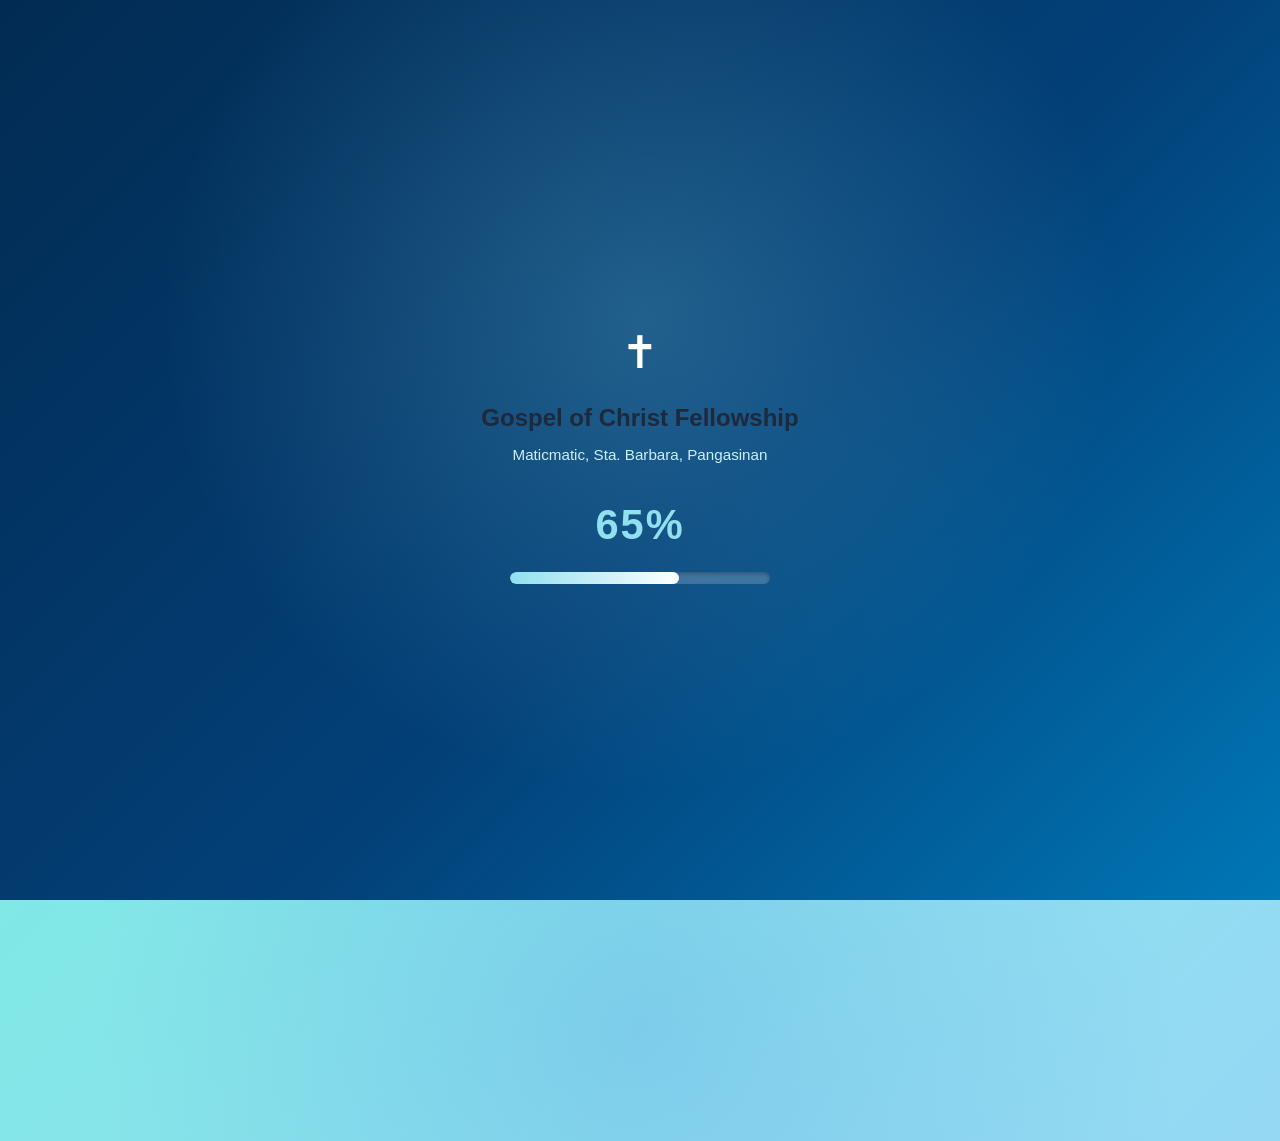
==== index.html @ a0c161a2 "Update index.html" ====
<!DOCTYPE html>
<html lang="en">
<head>
    <meta charset="UTF-8" />
    <meta name="viewport" content="width=device-width, initial-scale=1.0" />
    <title>GCFMM WEBSITE</title>

    <style>
        * {
            box-sizing: border-box;
        }

        body {
            text-align: center;
            font-family: Arial, sans-serif;
            background:
                radial-gradient(circle at 15% 15%, rgba(255, 255, 255, 0.55), transparent 35%),
                radial-gradient(circle at 85% 25%, rgba(0, 119, 182, 0.18), transparent 40%),
                radial-gradient(circle at 50% 90%, rgba(29, 78, 216, 0.14), transparent 45%),
                linear-gradient(135deg, #72efdd 0%, #90e0ef 35%, #a0c4ff 70%, #caf0f8 100%);
            background-size: 100% 100%, 100% 100%, 100% 100%, 220% 220%;
            animation: bgShift 12s ease infinite;
            min-height: 100vh;
            color: #1e293b;
            margin: 0;
            padding: 36px 16px;
            line-height: 1.65;
            overflow-x: hidden;
        }

        /* --- BACKGROUND & CLICK PARTICLE CANVASES --- */
        #bgParticles {
            position: fixed;
            inset: 0;
            width: 100%;
            height: 100%;
            z-index: 0;
            pointer-events: none;
        }

        #clickParticles {
            position: fixed;
            inset: 0;
            width: 100%;
            height: 100%;
            z-index: 9998;
            pointer-events: none;
        }

        /* --- 0-100% LOADING SCREEN --- */
        .loader-screen {
            position: fixed;
            inset: 0;
            background:
                radial-gradient(circle at 50% 35%, rgba(144, 224, 239, 0.22), transparent 55%),
                linear-gradient(135deg, #022b52, #034078 55%, #0077b6);
            color: #ffffff;
            display: flex;
            flex-direction: column;
            justify-content: center;
            align-items: center;
            z-index: 9999;
            padding: 24px;
            transition: opacity 0.6s ease, visibility 0.6s ease;
        }

        .loader-screen.done {
            opacity: 0;
            visibility: hidden;
            pointer-events: none;
        }

        .loader-cross {
            font-size: 2.8rem;
            margin-bottom: 8px;
            animation: pulseCross 1.6s ease-in-out infinite;
        }

        .loader-church {
            font-size: 1.5rem;
            font-weight: bold;
            margin: 0 0 4px;
        }

        .loader-sub {
            font-size: 0.95rem;
            color: #caf0f8;
            margin: 0 0 24px;
        }

        .loader-percent {
            font-size: 2.6rem;
            font-weight: bold;
            letter-spacing: 2px;
            color: #90e0ef;
            margin-bottom: 12px;
            font-variant-numeric: tabular-nums;
        }

        .loader-bar-track {
            width: 260px;
            max-width: 85vw;
            height: 12px;
            background: rgba(255, 255, 255, 0.2);
            border-radius: 999px;
            overflow: hidden;
            box-shadow: inset 0 2px 4px rgba(0, 0, 0, 0.25);
        }

        .loader-bar-fill {
            height: 100%;
            width: 0%;
            background: linear-gradient(90deg, #90e0ef, #ffffff);
            border-radius: 999px;
        }

        /* --- MAIN PAGE CONTAINER & STYLED TEXT CARDS --- */
        .container {
            position: relative;
            z-index: 1;
            max-width: 720px;
            margin: 0 auto;
        }

        section {
            position: relative;
            overflow: hidden;
            background:
                radial-gradient(circle at top right, rgba(144, 224, 239, 0.26), transparent 45%),
                linear-gradient(160deg, rgba(255, 255, 255, 0.96), rgba(240, 249, 255, 0.9));
            backdrop-filter: blur(10px);
            border: 1px solid rgba(255, 255, 255, 0.85);
            border-top: 4px solid #034078;
            border-radius: 16px;
            padding: 24px 28px;
            margin: 22px auto;
            box-shadow:
                0 10px 24px rgba(3, 64, 120, 0.14),
                inset 0 1px 0 rgba(255, 255, 255, 0.9);
            opacity: 0;
            transform: translateY(20px);
            transition: opacity 0.6s ease, transform 0.6s ease, box-shadow 0.25s ease;
        }

        body.loaded section {
            opacity: 1;
            transform: translateY(0);
        }

        body.loaded section:nth-child(1) { transition-delay: 0.08s; border-top-color: #034078; }
        body.loaded section:nth-child(2) { transition-delay: 0.16s; border-top-color: #0077b6; }
        body.loaded section:nth-child(3) { transition-delay: 0.24s; border-top-color: #1d4ed8; }

        body.loaded section:hover {
            transform: translateY(-4px);
            box-shadow:
                0 14px 30px rgba(3, 64, 120, 0.2),
                inset 0 1px 0 rgba(255, 255, 255, 1);
        }

        h1 {
            color: #034078;
            margin: 0 0 8px;
            font-size: 2rem;
            text-shadow: 0 1px 0 rgba(255, 255, 255, 0.8);
        }

        h2 {
            color: #034078;
            margin-top: 0;
            margin-bottom: 12px;
            font-size: 1.35rem;
            display: inline-block;
            background: linear-gradient(90deg, rgba(144, 224, 239, 0.45), rgba(160, 196, 255, 0.35));
            border-bottom: 2px solid #0077b6;
            border-radius: 8px 8px 0 0;
            padding: 4px 12px;
        }

        p {
            margin: 6px 0 12px;
            color: #1e293b;
        }

        ul {
            list-style-type: none;
            padding: 0;
            margin: 14px 0 0;
        }

        ul li {
            margin: 12px 0;
            padding: 10px 14px;
            border-radius: 12px;
            background: linear-gradient(135deg, rgba(224, 242, 254, 0.75), rgba(240, 249, 255, 0.55));
            border: 1px solid rgba(3, 64, 120, 0.1);
        }

        a.btn-link {
            display: inline-block;
            background: linear-gradient(135deg, #034078, #0077b6 55%, #1d4ed8);
            color: #ffffff;
            font-weight: bold;
            padding: 12px 24px;
            border-radius: 50px;
            text-decoration: none;
            box-shadow: 0 4px 14px rgba(3, 64, 120, 0.3);
            transition: transform 0.2s ease, box-shadow 0.2s ease;
        }

        a.btn-link:hover {
            transform: scale(1.05);
            box-shadow: 0 6px 20px rgba(29, 78, 216, 0.45);
        }

        iframe {
            margin-top: 12px;
            border: 2px solid #034078;
            border-radius: 12px;
            width: 100%;
            max-width: 600px;
            height: 360px;
        }

        @keyframes bgShift {
            0% { background-position: 0% 0%, 100% 0%, 50% 100%, 0% 50%; }
            50% { background-position: 0% 0%, 100% 0%, 50% 100%, 100% 50%; }
            100% { background-position: 0% 0%, 100% 0%, 50% 100%, 0% 50%; }
        }

        @keyframes pulseCross {
            0%, 100% { transform: scale(1); }
            50% { transform: scale(1.12); }
        }
    </style>
</head>
<body>
    <!-- Background Moving Circles -->
    <canvas id="bgParticles"></canvas>

    <!-- Link Click Popping Circles -->
    <canvas id="clickParticles"></canvas>

    <!-- 0% to 100% Opening Loader (2.5 seconds) -->
    <div class="loader-screen" id="loaderScreen">
        <div class="loader-cross">✝</div>
        <p class="loader-church">Gospel of Christ Fellowship</p>
        <p class="loader-sub">Maticmatic, Sta. Barbara, Pangasinan</p>
        <div class="loader-percent" id="loaderPercent">0%</div>
        <div class="loader-bar-track">
            <div class="loader-bar-fill" id="loaderBarFill"></div>
        </div>
    </div>

    <!-- Main Website Content -->
    <div class="container">
        <section>
            <h1>Welcome to GCFMM WEBSITE</h1>
            <p>You are all welcome to our church</p>
        </section>

        <section>
            <h2>Links &amp; Info</h2>
            <ul>
                <li>
                    <a class="btn-link" href="about.html">
                        About Us &amp; Sunday Services
                    </a>
                </li>
                <li>
                    <a class="btn-link" href="https://www.facebook.com/gcfmm2023" target="_blank" rel="noopener noreferrer">
                        Visit Our Facebook Page
                    </a>
                </li>
            </ul>
        </section>

        <section>
            <h2>Location</h2>
            <p>We are located in Maticmatic, Sta. Barbara, Pangasinan</p>
            <iframe
                src="https://www.google.com/maps/embed?pb=!1m18!1m12!1m3!1d122777.35520395542!2d120.36112730116957!3d15.919945908670009!2m3!1f0!2f0!3f0!3m2!1i1024!2i768!4f13.1!3m3!1m2!1s0x339141f596049c1b%3A0xca8bba65d439f027!2sGospel%20of%20Christ%20Fellowship%20Maticmatic!5e0!3m2!1sen!2sph!4v1795173584442!5m2!1sen!2sph"
                allowfullscreen=""
                loading="lazy"
                referrerpolicy="no-referrer-when-downgrade"
                title="Gospel of Christ Fellowship Maticmatic Location"
            ></iframe>
        </section>
    </div>

    <script>
        // --- 1. 2.5-SECOND 0-100% LOADER (RUNS ON EVERY LOAD/REFRESH) ---
        function startLoader() {
            const percentEl = document.getElementById("loaderPercent");
            const barFillEl = document.getElementById("loaderBarFill");
            const loaderScreen = document.getElementById("loaderScreen");

            if (!percentEl || !barFillEl || !loaderScreen) return;

            loaderScreen.classList.remove("done");
            document.body.classList.remove("loaded");
            percentEl.textContent = "0%";
            barFillEl.style.width = "0%";

            const duration = 2500;
            const startTime = performance.now();

            function finishLoader() {
                percentEl.textContent = "100%";
                barFillEl.style.width = "100%";
                setTimeout(function () {
                    loaderScreen.classList.add("done");
                    document.body.classList.add("loaded");
                }, 250);
            }

            function updateProgress(now) {
                const elapsed = now - startTime;
                const progress = Math.min(100, Math.floor((elapsed / duration) * 100));

                percentEl.textContent = progress + "%";
                barFillEl.style.width = progress + "%";

                if (elapsed < duration) {
                    requestAnimationFrame(updateProgress);
                } else {
                    finishLoader();
                }
            }

            requestAnimationFrame(updateProgress);
            setTimeout(finishLoader, duration + 1000);
        }

        // --- 2. BACKGROUND MOVING SMALL CIRCLES & RINGS ---
        function initBackgroundParticles() {
            const canvas = document.getElementById("bgParticles");
            if (!canvas) return;
            const ctx = canvas.getContext("2d");

            function resize() {
                canvas.width = window.innerWidth;
                canvas.height = window.innerHeight;
            }
            resize();
            window.addEventListener("resize", resize);

            const colors = [
                "rgba(3, 64, 120, 0.18)",
                "rgba(29, 78, 216, 0.16)",
                "rgba(255, 255, 255, 0.55)",
                "rgba(0, 119, 182, 0.18)"
            ];

            const count = Math.min(55, Math.floor((window.innerWidth * window.innerHeight) / 18000));
            const circles = Array.from({ length: Math.max(22, count) }, function (_, idx) {
                return {
                    x: Math.random() * canvas.width,
                    y: Math.random() * canvas.height,
                    r: 3 + Math.random() * 6.5,
                    vx: (Math.random() - 0.5) * 0.75,
                    vy: (Math.random() - 0.5) * 0.75,
                    ring: idx % 4 === 0,
                    color: colors[Math.floor(Math.random() * colors.length)]
                };
            });

            function drawBg() {
                ctx.clearRect(0, 0, canvas.width, canvas.height);

                for (let i = 0; i < circles.length; i++) {
                    const c = circles[i];
                    c.x += c.vx;
                    c.y += c.vy;

                    if (c.x < -c.r * 2) c.x = canvas.width + c.r * 2;
                    if (c.x > canvas.width + c.r * 2) c.x = -c.r * 2;
                    if (c.y < -c.r * 2) c.y = canvas.height + c.r * 2;
                    if (c.y > canvas.height + c.r * 2) c.y = -c.r * 2;

                    ctx.beginPath();
                    ctx.arc(c.x, c.y, c.r, 0, Math.PI * 2);
                    if (c.ring) {
                        ctx.strokeStyle = c.color;
                        ctx.lineWidth = 1.6;
                        ctx.stroke();
                    } else {
                        ctx.fillStyle = c.color;
                        ctx.fill();
                    }
                }

                requestAnimationFrame(drawBg);
            }

            requestAnimationFrame(drawBg);
        }

        // --- 3. LINK CLICK POPPING CIRCLE PARTICLES ---
        function initClickParticles() {
            const canvas = document.getElementById("clickParticles");
            if (!canvas) return;
            const ctx = canvas.getContext("2d");

            function resize() {
                canvas.width = window.innerWidth;
                canvas.height = window.innerHeight;
            }
            resize();
            window.addEventListener("resize", resize);

            const burstColors = ["#034078", "#1d4ed8", "#0077b6", "#90e0ef", "#ffffff"];
            const pops = [];

            function spawnPop(x, y) {
                const count = 18;
                for (let i = 0; i < count; i++) {
                    const angle = (Math.PI * 2 * i) / count + (Math.random() - 0.5) * 0.25;
                    const speed = 2.2 + Math.random() * 4.2;
                    pops.push({
                        x: x,
                        y: y,
                        vx: Math.cos(angle) * speed,
                        vy: Math.sin(angle) * speed,
                        r: 3 + Math.random() * 4.5,
                        alpha: 1,
                        color: burstColors[Math.floor(Math.random() * burstColors.length)]
                    });
                }
            }

            function drawPops() {
                ctx.clearRect(0, 0, canvas.width, canvas.height);

                for (let i = pops.length - 1; i >= 0; i--) {
                    const p = pops[i];
                    p.x += p.vx;
                    p.y += p.vy;
                    p.vx *= 0.96;
                    p.vy *= 0.96;
                    p.r *= 0.96;
                    p.alpha -= 0.03;

                    if (p.alpha <= 0.02 || p.r < 0.5) {
                        pops.splice(i, 1);
                        continue;
                    }

                    ctx.save();
                    ctx.globalAlpha = Math.max(0, p.alpha);
                    ctx.beginPath();
                    ctx.arc(p.x, p.y, p.r, 0, Math.PI * 2);
                    ctx.fillStyle = p.color;
                    ctx.fill();
                    ctx.restore();
                }

                requestAnimationFrame(drawPops);
            }

            requestAnimationFrame(drawPops);

            document.querySelectorAll("a").forEach(function (link) {
                link.addEventListener("click", function (e) {
                    const x = e.clientX || link.getBoundingClientRect().left + link.offsetWidth / 2;
                    const y = e.clientY || link.getBoundingClientRect().top + link.offsetHeight / 2;
                    spawnPop(x, y);

                    const href = link.getAttribute("href");
                    const opensNewTab = link.getAttribute("target") === "_blank";
                    const isSameTabPage = href && !href.startsWith("#") && !opensNewTab;

                    if (isSameTabPage) {
                        e.preventDefault();
                        setTimeout(function () {
                            window.location.href = href;
                        }, 260);
                    }
                });
            });
        }

        function initAll() {
            startLoader();
            initBackgroundParticles();
            initClickParticles();
        }

        if (document.readyState === "loading") {
            document.addEventListener("DOMContentLoaded", initAll);
        } else {
            initAll();
        }
    </script>
</body>
</html>
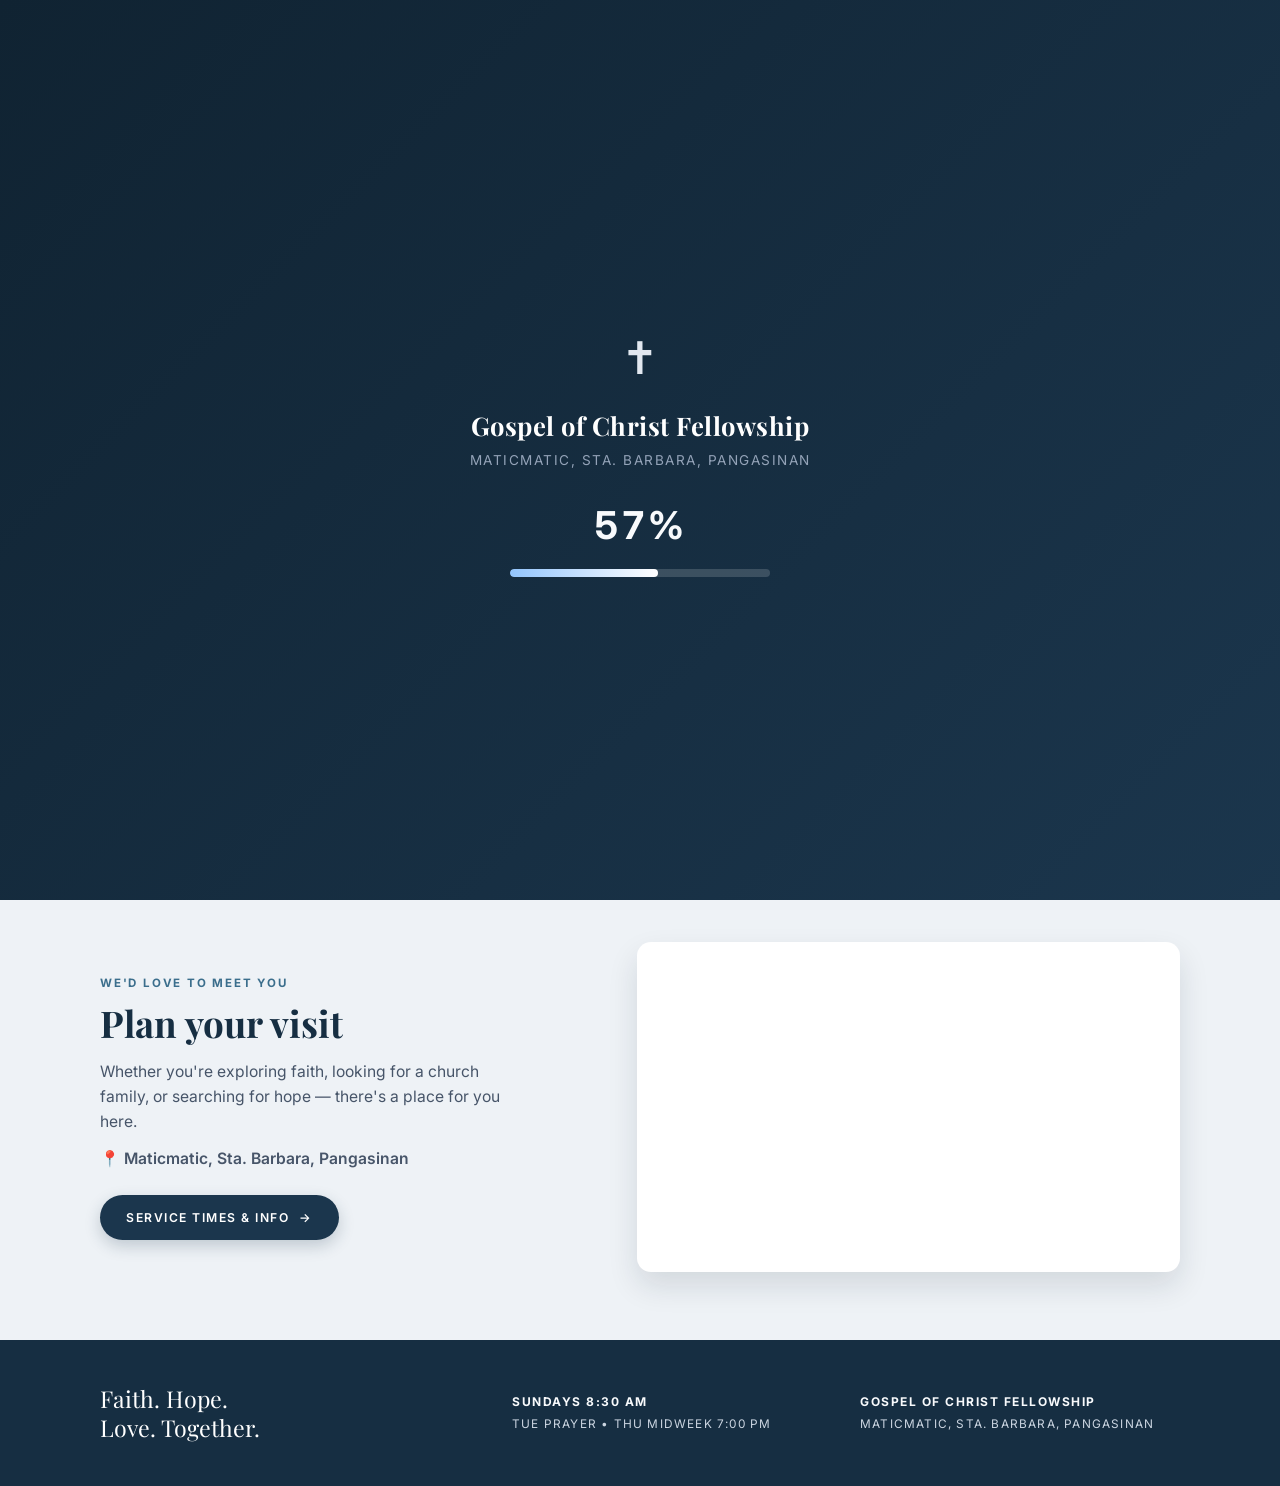
==== commit 54ae765e: "Update index.html" ====
--- a/index.html
+++ b/index.html
@@ -3,38 +3,38 @@
 <head>
     <meta charset="UTF-8" />
     <meta name="viewport" content="width=device-width, initial-scale=1.0" />
-    <title>GCFMM WEBSITE</title>
+    <title>Gospel of Christ Fellowship Maticmatic | GCFMM</title>
+
+    <!-- Google Fonts: Serif for Headings + Clean Sans-Serif for Body -->
+    <link rel="preconnect" href="https://fonts.googleapis.com" />
+    <link rel="preconnect" href="https://fonts.gstatic.com" crossorigin />
+    <link href="https://fonts.googleapis.com/css2?family=Inter:wght@400;500;600;700&family=Playfair+Display:wght@600;700&display=swap" rel="stylesheet" />
 
     <style>
         * {
             box-sizing: border-box;
         }
 
+        html {
+            scroll-behavior: smooth;
+        }
+
         body {
-            text-align: center;
-            font-family: Arial, sans-serif;
-            background:
-                radial-gradient(circle at 15% 15%, rgba(255, 255, 255, 0.55), transparent 35%),
-                radial-gradient(circle at 85% 25%, rgba(0, 119, 182, 0.18), transparent 40%),
-                radial-gradient(circle at 50% 90%, rgba(29, 78, 216, 0.14), transparent 45%),
-                linear-gradient(135deg, #72efdd 0%, #90e0ef 35%, #a0c4ff 70%, #caf0f8 100%);
-            background-size: 100% 100%, 100% 100%, 100% 100%, 220% 220%;
-            animation: bgShift 12s ease infinite;
-            min-height: 100vh;
+            margin: 0;
+            font-family: 'Inter', Arial, sans-serif;
             color: #1e293b;
-            margin: 0;
-            padding: 36px 16px;
-            line-height: 1.65;
+            background-color: #ffffff;
+            line-height: 1.6;
             overflow-x: hidden;
         }
 
-        /* --- BACKGROUND & CLICK PARTICLE CANVASES --- */
+        /* --- PARTICLE CANVASES --- */
         #bgParticles {
             position: fixed;
             inset: 0;
             width: 100%;
             height: 100%;
-            z-index: 0;
+            z-index: 2;
             pointer-events: none;
         }
 
@@ -47,13 +47,11 @@
             pointer-events: none;
         }
 
-        /* --- 0-100% LOADING SCREEN --- */
+        /* --- 0-100% OPENING LOADER (2.5 SECONDS) --- */
         .loader-screen {
             position: fixed;
             inset: 0;
-            background:
-                radial-gradient(circle at 50% 35%, rgba(144, 224, 239, 0.22), transparent 55%),
-                linear-gradient(135deg, #022b52, #034078 55%, #0077b6);
+            background: linear-gradient(135deg, #102332, #1b364d);
             color: #ffffff;
             display: flex;
             flex-direction: column;
@@ -61,7 +59,8 @@
             align-items: center;
             z-index: 9999;
             padding: 24px;
-            transition: opacity 0.6s ease, visibility 0.6s ease;
+            text-align: center;
+            transition: opacity 0.45s ease, visibility 0.45s ease;
         }
 
         .loader-screen.done {
@@ -72,27 +71,33 @@
 
         .loader-cross {
             font-size: 2.8rem;
-            margin-bottom: 8px;
+            font-weight: 300;
+            margin-bottom: 10px;
+            color: #e2e8f0;
             animation: pulseCross 1.6s ease-in-out infinite;
         }
 
         .loader-church {
-            font-size: 1.5rem;
-            font-weight: bold;
+            font-family: 'Playfair Display', Georgia, serif;
+            font-size: 1.6rem;
+            font-weight: 700;
             margin: 0 0 4px;
+            letter-spacing: 0.5px;
         }
 
         .loader-sub {
-            font-size: 0.95rem;
-            color: #caf0f8;
+            font-size: 0.85rem;
+            letter-spacing: 1.5px;
+            text-transform: uppercase;
+            color: #94a3b8;
             margin: 0 0 24px;
         }
 
         .loader-percent {
-            font-size: 2.6rem;
-            font-weight: bold;
+            font-size: 2.4rem;
+            font-weight: 700;
             letter-spacing: 2px;
-            color: #90e0ef;
+            color: #f8fafc;
             margin-bottom: 12px;
             font-variant-numeric: tabular-nums;
         }
@@ -100,145 +105,406 @@
         .loader-bar-track {
             width: 260px;
             max-width: 85vw;
-            height: 12px;
-            background: rgba(255, 255, 255, 0.2);
+            height: 8px;
+            background: rgba(255, 255, 255, 0.16);
             border-radius: 999px;
             overflow: hidden;
-            box-shadow: inset 0 2px 4px rgba(0, 0, 0, 0.25);
         }
 
         .loader-bar-fill {
             height: 100%;
             width: 0%;
-            background: linear-gradient(90deg, #90e0ef, #ffffff);
+            background: linear-gradient(90deg, #93c5fd, #ffffff);
             border-radius: 999px;
         }
 
-        /* --- MAIN PAGE CONTAINER & STYLED TEXT CARDS --- */
-        .container {
+        /* --- HERO SECTION & TOP NAVBAR --- */
+        .hero {
             position: relative;
-            z-index: 1;
-            max-width: 720px;
+            min-height: 580px;
+            color: #ffffff;
+            display: flex;
+            flex-direction: column;
+            justify-content: space-between;
+            background-image:
+                linear-gradient(95deg, rgba(16, 35, 50, 0.92) 0%, rgba(22, 46, 66, 0.72) 52%, rgba(22, 46, 66, 0.35) 100%),
+                url('https://images.unsplash.com/photo-1511632765486-a01980e01a18?auto=format&fit=crop&w=1800&q=80');
+            background-size: cover;
+            background-position: center;
+        }
+
+        .navbar {
+            position: relative;
+            z-index: 5;
+            max-width: 1180px;
+            width: 100%;
             margin: 0 auto;
-        }
-
-        section {
+            padding: 24px 32px;
+            display: flex;
+            align-items: center;
+            justify-content: space-between;
+            gap: 20px;
+            flex-wrap: wrap;
+        }
+
+        .brand {
+            display: flex;
+            align-items: center;
+            gap: 14px;
+            text-decoration: none;
+            color: #ffffff;
+        }
+
+        .brand-cross {
+            width: 28px;
+            height: 40px;
+            flex-shrink: 0;
+        }
+
+        .brand-text {
+            display: flex;
+            flex-direction: column;
+            text-align: left;
+        }
+
+        .brand-title {
+            font-size: 1.15rem;
+            font-weight: 700;
+            letter-spacing: 2.5px;
+            line-height: 1.1;
+        }
+
+        .brand-subtitle {
+            font-size: 0.72rem;
+            letter-spacing: 2.8px;
+            color: #cbd5e1;
+            margin-top: 2px;
+        }
+
+        .brand-tagline {
+            font-size: 0.56rem;
+            letter-spacing: 1.4px;
+            color: #94a3b8;
+            margin-top: 4px;
+            text-transform: uppercase;
+        }
+
+        .nav-links {
+            display: flex;
+            align-items: center;
+            gap: 26px;
+            flex-wrap: wrap;
+        }
+
+        .nav-links a {
+            color: #e2e8f0;
+            text-decoration: none;
+            font-size: 0.76rem;
+            font-weight: 600;
+            letter-spacing: 1.6px;
+            text-transform: uppercase;
+            transition: color 0.2s ease;
+        }
+
+        .nav-links a:hover {
+            color: #ffffff;
+        }
+
+        .nav-links a.nav-pill {
+            border: 1.5px solid rgba(255, 255, 255, 0.75);
+            padding: 9px 20px;
+            border-radius: 999px;
+            color: #ffffff;
+            transition: background 0.2s ease, color 0.2s ease;
+        }
+
+        .nav-links a.nav-pill:hover {
+            background: #ffffff;
+            color: #162e42;
+        }
+
+        .hero-content {
             position: relative;
-            overflow: hidden;
-            background:
-                radial-gradient(circle at top right, rgba(144, 224, 239, 0.26), transparent 45%),
-                linear-gradient(160deg, rgba(255, 255, 255, 0.96), rgba(240, 249, 255, 0.9));
-            backdrop-filter: blur(10px);
-            border: 1px solid rgba(255, 255, 255, 0.85);
-            border-top: 4px solid #034078;
-            border-radius: 16px;
-            padding: 24px 28px;
-            margin: 22px auto;
-            box-shadow:
-                0 10px 24px rgba(3, 64, 120, 0.14),
-                inset 0 1px 0 rgba(255, 255, 255, 0.9);
-            opacity: 0;
-            transform: translateY(20px);
-            transition: opacity 0.6s ease, transform 0.6s ease, box-shadow 0.25s ease;
-        }
-
-        body.loaded section {
+            z-index: 5;
+            max-width: 1180px;
+            width: 100%;
+            margin: 0 auto;
+            padding: 36px 32px 84px;
+            text-align: left;
+        }
+
+        .hero-inner {
+            max-width: 540px;
+        }
+
+        .hero h1 {
+            font-family: 'Playfair Display', Georgia, serif;
+            font-size: clamp(2.4rem, 5vw, 3.65rem);
+            font-weight: 700;
+            line-height: 1.1;
+            margin: 0 0 18px;
+            color: #ffffff;
+        }
+
+        .hero p {
+            font-size: 1.08rem;
+            color: #e2e8f0;
+            margin: 0 0 28px;
+            line-height: 1.55;
+        }
+
+        .hero-actions {
+            display: flex;
+            flex-direction: column;
+            align-items: flex-start;
+            gap: 16px;
+        }
+
+        .btn-outline-pill {
+            display: inline-flex;
+            align-items: center;
+            gap: 10px;
+            padding: 13px 26px;
+            border: 1.5px solid rgba(255, 255, 255, 0.85);
+            border-radius: 999px;
+            color: #ffffff;
+            text-decoration: none;
+            font-size: 0.78rem;
+            font-weight: 600;
+            letter-spacing: 1.5px;
+            text-transform: uppercase;
+            background: rgba(16, 35, 50, 0.35);
+            backdrop-filter: blur(4px);
+            transition: background 0.2s ease, color 0.2s ease, transform 0.2s ease;
+        }
+
+        .btn-outline-pill:hover {
+            background: #ffffff;
+            color: #162e42;
+            transform: translateY(-2px);
+        }
+
+        .watch-link {
+            display: inline-flex;
+            align-items: center;
+            gap: 9px;
+            color: #f8fafc;
+            text-decoration: none;
+            font-size: 0.76rem;
+            font-weight: 600;
+            letter-spacing: 1.5px;
+            text-transform: uppercase;
+            opacity: 0.92;
+            transition: opacity 0.2s ease;
+        }
+
+        .watch-link:hover {
             opacity: 1;
-            transform: translateY(0);
-        }
-
-        body.loaded section:nth-child(1) { transition-delay: 0.08s; border-top-color: #034078; }
-        body.loaded section:nth-child(2) { transition-delay: 0.16s; border-top-color: #0077b6; }
-        body.loaded section:nth-child(3) { transition-delay: 0.24s; border-top-color: #1d4ed8; }
-
-        body.loaded section:hover {
-            transform: translateY(-4px);
-            box-shadow:
-                0 14px 30px rgba(3, 64, 120, 0.2),
-                inset 0 1px 0 rgba(255, 255, 255, 1);
-        }
-
-        h1 {
-            color: #034078;
+            text-decoration: underline;
+        }
+
+        /* --- 3-COLUMN PILLARS SECTION --- */
+        .pillars-section {
+            position: relative;
+            z-index: 3;
+            background: #ffffff;
+            padding: 68px 32px;
+        }
+
+        .pillars-grid {
+            max-width: 1060px;
+            margin: 0 auto;
+            display: grid;
+            grid-template-columns: repeat(auto-fit, minmax(250px, 1fr));
+            gap: 40px;
+            text-align: center;
+        }
+
+        .pillar-item {
+            padding: 8px 14px;
+        }
+
+        .pillar-icon {
+            width: 44px;
+            height: 44px;
+            margin: 0 auto 16px;
+            color: #1b364d;
+        }
+
+        .pillar-item h3 {
+            font-size: 0.82rem;
+            font-weight: 700;
+            letter-spacing: 1.6px;
+            text-transform: uppercase;
+            color: #162e42;
             margin: 0 0 8px;
-            font-size: 2rem;
-            text-shadow: 0 1px 0 rgba(255, 255, 255, 0.8);
-        }
-
-        h2 {
-            color: #034078;
-            margin-top: 0;
-            margin-bottom: 12px;
-            font-size: 1.35rem;
-            display: inline-block;
-            background: linear-gradient(90deg, rgba(144, 224, 239, 0.45), rgba(160, 196, 255, 0.35));
-            border-bottom: 2px solid #0077b6;
-            border-radius: 8px 8px 0 0;
-            padding: 4px 12px;
-        }
-
-        p {
-            margin: 6px 0 12px;
-            color: #1e293b;
-        }
-
-        ul {
-            list-style-type: none;
-            padding: 0;
-            margin: 14px 0 0;
-        }
-
-        ul li {
-            margin: 12px 0;
-            padding: 10px 14px;
-            border-radius: 12px;
-            background: linear-gradient(135deg, rgba(224, 242, 254, 0.75), rgba(240, 249, 255, 0.55));
-            border: 1px solid rgba(3, 64, 120, 0.1);
-        }
-
-        a.btn-link {
-            display: inline-block;
-            background: linear-gradient(135deg, #034078, #0077b6 55%, #1d4ed8);
-            color: #ffffff;
-            font-weight: bold;
-            padding: 12px 24px;
-            border-radius: 50px;
+        }
+
+        .pillar-item p {
+            font-size: 0.92rem;
+            color: #475569;
+            margin: 0;
+            line-height: 1.55;
+        }
+
+        /* --- SPLIT "PLAN YOUR VISIT" + MAP SECTION --- */
+        .visit-section {
+            position: relative;
+            z-index: 3;
+            background: #eef2f6;
+            padding: 68px 32px;
+        }
+
+        .visit-grid {
+            max-width: 1080px;
+            margin: 0 auto;
+            display: grid;
+            grid-template-columns: 1fr 1.1fr;
+            gap: 44px;
+            align-items: center;
+        }
+
+        .visit-text {
+            text-align: left;
+        }
+
+        .eyebrow {
+            display: block;
+            font-size: 0.72rem;
+            font-weight: 700;
+            letter-spacing: 1.8px;
+            text-transform: uppercase;
+            color: #3b6e8c;
+            margin-bottom: 10px;
+        }
+
+        .visit-text h2 {
+            font-family: 'Playfair Display', Georgia, serif;
+            font-size: 2.3rem;
+            font-weight: 700;
+            color: #162e42;
+            margin: 0 0 14px;
+            line-height: 1.15;
+        }
+
+        .visit-text p {
+            color: #475569;
+            font-size: 0.98rem;
+            margin: 0 0 12px;
+            max-width: 430px;
+        }
+
+        .visit-address {
+            font-size: 0.88rem;
+            font-weight: 600;
+            color: #1b364d;
+            margin-bottom: 24px !important;
+        }
+
+        .btn-solid-pill {
+            display: inline-flex;
+            align-items: center;
+            gap: 10px;
+            background: #1b364d;
+            color: #ffffff;
             text-decoration: none;
-            box-shadow: 0 4px 14px rgba(3, 64, 120, 0.3);
-            transition: transform 0.2s ease, box-shadow 0.2s ease;
-        }
-
-        a.btn-link:hover {
-            transform: scale(1.05);
-            box-shadow: 0 6px 20px rgba(29, 78, 216, 0.45);
-        }
-
-        iframe {
-            margin-top: 12px;
-            border: 2px solid #034078;
-            border-radius: 12px;
+            font-size: 0.76rem;
+            font-weight: 600;
+            letter-spacing: 1.5px;
+            text-transform: uppercase;
+            padding: 13px 26px;
+            border-radius: 999px;
+            box-shadow: 0 6px 16px rgba(27, 54, 77, 0.22);
+            transition: background 0.2s ease, transform 0.2s ease;
+        }
+
+        .btn-solid-pill:hover {
+            background: #102332;
+            transform: translateY(-2px);
+        }
+
+        .visit-map-card {
+            background: #ffffff;
+            padding: 10px;
+            border-radius: 14px;
+            box-shadow: 0 14px 30px rgba(16, 35, 50, 0.12);
+        }
+
+        .visit-map-card iframe {
+            display: block;
             width: 100%;
-            max-width: 600px;
-            height: 360px;
-        }
-
-        @keyframes bgShift {
-            0% { background-position: 0% 0%, 100% 0%, 50% 100%, 0% 50%; }
-            50% { background-position: 0% 0%, 100% 0%, 50% 100%, 100% 50%; }
-            100% { background-position: 0% 0%, 100% 0%, 50% 100%, 0% 50%; }
+            height: 310px;
+            border: 0;
+            border-radius: 10px;
+        }
+
+        /* --- FOOTER --- */
+        .site-footer {
+            position: relative;
+            z-index: 3;
+            background: #162e42;
+            color: #ffffff;
+            padding: 44px 32px;
+        }
+
+        .footer-grid {
+            max-width: 1080px;
+            margin: 0 auto;
+            display: grid;
+            grid-template-columns: 1.2fr 1fr 1fr;
+            gap: 28px;
+            align-items: center;
+            text-align: left;
+        }
+
+        .footer-motto {
+            font-family: 'Playfair Display', Georgia, serif;
+            font-size: 1.45rem;
+            line-height: 1.25;
+            margin: 0;
+            color: #ffffff;
+        }
+
+        .footer-col-title {
+            font-size: 0.75rem;
+            font-weight: 700;
+            letter-spacing: 1.5px;
+            text-transform: uppercase;
+            color: #f8fafc;
+            margin: 0 0 4px;
+        }
+
+        .footer-col-sub {
+            font-size: 0.74rem;
+            letter-spacing: 1.2px;
+            text-transform: uppercase;
+            color: #cbd5e1;
+            margin: 0;
         }
 
         @keyframes pulseCross {
             0%, 100% { transform: scale(1); }
-            50% { transform: scale(1.12); }
+            50% { transform: scale(1.1); }
+        }
+
+        @media (max-width: 820px) {
+            .visit-grid,
+            .footer-grid {
+                grid-template-columns: 1fr;
+                text-align: left;
+            }
+            .navbar {
+                padding: 20px;
+            }
+            .hero-content {
+                padding: 28px 20px 64px;
+            }
         }
     </style>
 </head>
 <body>
-    <!-- Background Moving Circles -->
+    <!-- Background Moving Circles & Click Popping Particles -->
     <canvas id="bgParticles"></canvas>
-
-    <!-- Link Click Popping Circles -->
     <canvas id="clickParticles"></canvas>
 
     <!-- 0% to 100% Opening Loader (2.5 seconds) -->
@@ -252,74 +518,163 @@
         </div>
     </div>
 
-    <!-- Main Website Content -->
-    <div class="container">
-        <section>
-            <h1>Welcome to GCFMM WEBSITE</h1>
-            <p>You are all welcome to our church</p>
-        </section>
-
-        <section>
-            <h2>Links &amp; Info</h2>
-            <ul>
-                <li>
-                    <a class="btn-link" href="about.html">
-                        About Us &amp; Sunday Services
+    <!-- HERO SECTION -->
+    <header class="hero">
+        <nav class="navbar">
+            <a class="brand" href="index.html">
+                <svg class="brand-cross" viewBox="0 0 32 48" fill="none" stroke="currentColor" stroke-width="2">
+                    <line x1="16" y1="2" x2="16" y2="46" />
+                    <line x1="5" y1="14" x2="27" y2="14" />
+                </svg>
+                <div class="brand-text">
+                    <span class="brand-title">GCFMM</span>
+                    <span class="brand-subtitle">CHURCH</span>
+                    <span class="brand-tagline">For People. For Jesus. For Maticmatic.</span>
+                </div>
+            </a>
+
+            <div class="nav-links">
+                <a href="index.html">Home</a>
+                <a href="about.html">About</a>
+                <a href="about.html#gatherings">Gatherings</a>
+                <a href="https://www.facebook.com/gcfmm2023" target="_blank" rel="noopener noreferrer">Facebook</a>
+                <a href="#location">Location</a>
+                <a class="nav-pill" href="about.html">Plan a Visit →</a>
+            </div>
+        </nav>
+
+        <div class="hero-content">
+            <div class="hero-inner">
+                <h1>Jesus changes everything</h1>
+                <p>Hope for today. Purpose for life. You are all welcome to Gospel of Christ Fellowship Maticmatic.</p>
+
+                <div class="hero-actions">
+                    <a class="btn-outline-pill" href="about.html">
+                        Join Us This Sunday <span>→</span>
                     </a>
-                </li>
-                <li>
-                    <a class="btn-link" href="https://www.facebook.com/gcfmm2023" target="_blank" rel="noopener noreferrer">
-                        Visit Our Facebook Page
+                    <a class="watch-link" href="https://www.facebook.com/gcfmm2023" target="_blank" rel="noopener noreferrer">
+                        <span>●</span> Visit Our Facebook Page
                     </a>
-                </li>
-            </ul>
-        </section>
-
-        <section>
-            <h2>Location</h2>
-            <p>We are located in Maticmatic, Sta. Barbara, Pangasinan</p>
-            <iframe
-                src="https://www.google.com/maps/embed?pb=!1m18!1m12!1m3!1d122777.35520395542!2d120.36112730116957!3d15.919945908670009!2m3!1f0!2f0!3f0!3m2!1i1024!2i768!4f13.1!3m3!1m2!1s0x339141f596049c1b%3A0xca8bba65d439f027!2sGospel%20of%20Christ%20Fellowship%20Maticmatic!5e0!3m2!1sen!2sph!4v1795173584442!5m2!1sen!2sph"
-                allowfullscreen=""
-                loading="lazy"
-                referrerpolicy="no-referrer-when-downgrade"
-                title="Gospel of Christ Fellowship Maticmatic Location"
-            ></iframe>
-        </section>
-    </div>
+                </div>
+            </div>
+        </div>
+    </header>
+
+    <!-- 3-COLUMN PILLARS -->
+    <section class="pillars-section">
+        <div class="pillars-grid">
+            <div class="pillar-item">
+                <svg class="pillar-icon" viewBox="0 0 48 48" fill="none" stroke="currentColor" stroke-width="1.8" stroke-linecap="round" stroke-linejoin="round">
+                    <path d="M24 6v6M21 9h6" />
+                    <path d="M12 24l12-10 12 10" />
+                    <path d="M15 22v18h18V22" />
+                    <path d="M21 40V30h6v10" />
+                </svg>
+                <h3>A Place to Belong</h3>
+                <p>Find community, grow in faith, and discover your purpose in Christ.</p>
+            </div>
+
+            <div class="pillar-item">
+                <svg class="pillar-icon" viewBox="0 0 48 48" fill="none" stroke="currentColor" stroke-width="1.8" stroke-linecap="round" stroke-linejoin="round">
+                    <circle cx="24" cy="17" r="4" />
+                    <circle cx="14" cy="20" r="3.2" />
+                    <circle cx="34" cy="20" r="3.2" />
+                    <path d="M16 34c0-4.4 3.6-8 8-8s8 3.6 8 8" />
+                    <path d="M8 35c0-3.3 2.7-6 6-6" />
+                    <path d="M40 35c0-3.3-2.7-6-6-6" />
+                </svg>
+                <h3>Together in Faith</h3>
+                <p>We're better together. Life and worship are meant to be shared.</p>
+            </div>
+
+            <div class="pillar-item">
+                <svg class="pillar-icon" viewBox="0 0 48 48" fill="none" stroke="currentColor" stroke-width="1.8" stroke-linecap="round" stroke-linejoin="round">
+                    <path d="M24 39s-13-8.4-13-18a7.5 7.5 0 0 1 13-5.1A7.5 7.5 0 0 1 37 21c0 9.6-13 18-13 18z" />
+                    <path d="M24 18v10M20 22h8" />
+                </svg>
+                <h3>Making a Difference</h3>
+                <p>Serving Sta. Barbara and sharing God's love with every family.</p>
+            </div>
+        </div>
+    </section>
+
+    <!-- PLAN YOUR VISIT + MAP -->
+    <section class="visit-section" id="location">
+        <div class="visit-grid">
+            <div class="visit-text">
+                <span class="eyebrow">We'd Love to Meet You</span>
+                <h2>Plan your visit</h2>
+                <p>Whether you're exploring faith, looking for a church family, or searching for hope — there's a place for you here.</p>
+                <p class="visit-address">📍 Maticmatic, Sta. Barbara, Pangasinan</p>
+                <a class="btn-solid-pill" href="about.html">
+                    Service Times &amp; Info <span>→</span>
+                </a>
+            </div>
+
+            <div class="visit-map-card">
+                <iframe
+                    src="https://www.google.com/maps/embed?pb=!1m18!1m12!1m3!1d122777.35520395542!2d120.36112730116957!3d15.919945908670009!2m3!1f0!2f0!3f0!3m2!1i1024!2i768!4f13.1!3m3!1m2!1s0x339141f596049c1b%3A0xca8bba65d439f027!2sGospel%20of%20Christ%20Fellowship%20Maticmatic!5e0!3m2!1sen!2sph!4v1795173584442!5m2!1sen!2sph"
+                    allowfullscreen=""
+                    loading="lazy"
+                    referrerpolicy="no-referrer-when-downgrade"
+                    title="Gospel of Christ Fellowship Maticmatic Location"
+                ></iframe>
+            </div>
+        </div>
+    </section>
+
+    <!-- FOOTER -->
+    <footer class="site-footer">
+        <div class="footer-grid">
+            <div>
+                <p class="footer-motto">Faith. Hope.<br />Love. Together.</p>
+            </div>
+
+            <div>
+                <p class="footer-col-title">Sundays 8:30 AM</p>
+                <p class="footer-col-sub">Tue Prayer • Thu Midweek 7:00 PM</p>
+            </div>
+
+            <div>
+                <p class="footer-col-title">Gospel of Christ Fellowship</p>
+                <p class="footer-col-sub">Maticmatic, Sta. Barbara, Pangasinan</p>
+            </div>
+        </div>
+    </footer>
 
     <script>
-        // --- 1. 2.5-SECOND 0-100% LOADER (RUNS ON EVERY LOAD/REFRESH) ---
+        // --- 1. 2.5-SECOND 0-100% LOADER ---
         function startLoader() {
             const percentEl = document.getElementById("loaderPercent");
             const barFillEl = document.getElementById("loaderBarFill");
             const loaderScreen = document.getElementById("loaderScreen");
 
-            if (!percentEl || !barFillEl || !loaderScreen) return;
-
-            loaderScreen.classList.remove("done");
-            document.body.classList.remove("loaded");
-            percentEl.textContent = "0%";
-            barFillEl.style.width = "0%";
-
+            if (!loaderScreen) return;
+
+            let finished = false;
             const duration = 2500;
             const startTime = performance.now();
 
             function finishLoader() {
-                percentEl.textContent = "100%";
-                barFillEl.style.width = "100%";
+                if (finished) return;
+                finished = true;
+
+                if (percentEl) percentEl.textContent = "100%";
+                if (barFillEl) barFillEl.style.width = "100%";
+
+                loaderScreen.classList.add("done");
                 setTimeout(function () {
-                    loaderScreen.classList.add("done");
-                    document.body.classList.add("loaded");
-                }, 250);
+                    loaderScreen.style.display = "none";
+                }, 500);
             }
 
             function updateProgress(now) {
+                if (finished) return;
                 const elapsed = now - startTime;
                 const progress = Math.min(100, Math.floor((elapsed / duration) * 100));
 
-                percentEl.textContent = progress + "%";
-                barFillEl.style.width = progress + "%";
+                if (percentEl) percentEl.textContent = progress + "%";
+                if (barFillEl) barFillEl.style.width = progress + "%";
 
                 if (elapsed < duration) {
                     requestAnimationFrame(updateProgress);
@@ -329,37 +684,38 @@
             }
 
             requestAnimationFrame(updateProgress);
-            setTimeout(finishLoader, duration + 1000);
+            setTimeout(finishLoader, duration + 600);
         }
 
         // --- 2. BACKGROUND MOVING SMALL CIRCLES & RINGS ---
         function initBackgroundParticles() {
             const canvas = document.getElementById("bgParticles");
-            if (!canvas) return;
+            if (!canvas || !canvas.getContext) return;
             const ctx = canvas.getContext("2d");
+            if (!ctx) return;
 
             function resize() {
-                canvas.width = window.innerWidth;
-                canvas.height = window.innerHeight;
+                canvas.width = window.innerWidth || 800;
+                canvas.height = window.innerHeight || 600;
             }
             resize();
             window.addEventListener("resize", resize);
 
             const colors = [
-                "rgba(3, 64, 120, 0.18)",
-                "rgba(29, 78, 216, 0.16)",
-                "rgba(255, 255, 255, 0.55)",
-                "rgba(0, 119, 182, 0.18)"
+                "rgba(27, 54, 77, 0.14)",
+                "rgba(59, 110, 140, 0.14)",
+                "rgba(255, 255, 255, 0.25)",
+                "rgba(147, 197, 253, 0.2)"
             ];
 
-            const count = Math.min(55, Math.floor((window.innerWidth * window.innerHeight) / 18000));
-            const circles = Array.from({ length: Math.max(22, count) }, function (_, idx) {
+            const count = Math.min(45, Math.floor((canvas.width * canvas.height) / 22000));
+            const circles = Array.from({ length: Math.max(18, count) }, function (_, idx) {
                 return {
                     x: Math.random() * canvas.width,
                     y: Math.random() * canvas.height,
-                    r: 3 + Math.random() * 6.5,
-                    vx: (Math.random() - 0.5) * 0.75,
-                    vy: (Math.random() - 0.5) * 0.75,
+                    r: 3 + Math.random() * 5.5,
+                    vx: (Math.random() - 0.5) * 0.65,
+                    vy: (Math.random() - 0.5) * 0.65,
                     ring: idx % 4 === 0,
                     color: colors[Math.floor(Math.random() * colors.length)]
                 };
@@ -382,7 +738,7 @@
                     ctx.arc(c.x, c.y, c.r, 0, Math.PI * 2);
                     if (c.ring) {
                         ctx.strokeStyle = c.color;
-                        ctx.lineWidth = 1.6;
+                        ctx.lineWidth = 1.5;
                         ctx.stroke();
                     } else {
                         ctx.fillStyle = c.color;
@@ -399,17 +755,18 @@
         // --- 3. LINK CLICK POPPING CIRCLE PARTICLES ---
         function initClickParticles() {
             const canvas = document.getElementById("clickParticles");
-            if (!canvas) return;
+            if (!canvas || !canvas.getContext) return;
             const ctx = canvas.getContext("2d");
+            if (!ctx) return;
 
             function resize() {
-                canvas.width = window.innerWidth;
-                canvas.height = window.innerHeight;
+                canvas.width = window.innerWidth || 800;
+                canvas.height = window.innerHeight || 600;
             }
             resize();
             window.addEventListener("resize", resize);
 
-            const burstColors = ["#034078", "#1d4ed8", "#0077b6", "#90e0ef", "#ffffff"];
+            const burstColors = ["#162e42", "#3b6e8c", "#93c5fd", "#ffffff"];
             const pops = [];
 
             function spawnPop(x, y) {
@@ -462,8 +819,9 @@
 
             document.querySelectorAll("a").forEach(function (link) {
                 link.addEventListener("click", function (e) {
-                    const x = e.clientX || link.getBoundingClientRect().left + link.offsetWidth / 2;
-                    const y = e.clientY || link.getBoundingClientRect().top + link.offsetHeight / 2;
+                    const rect = link.getBoundingClientRect();
+                    const x = e.clientX || (rect.left + rect.width / 2);
+                    const y = e.clientY || (rect.top + rect.height / 2);
                     spawnPop(x, y);
 
                     const href = link.getAttribute("href");
@@ -481,9 +839,9 @@
         }
 
         function initAll() {
-            startLoader();
-            initBackgroundParticles();
-            initClickParticles();
+            try { startLoader(); } catch (e) { console.error(e); }
+            try { initBackgroundParticles(); } catch (e) { console.error(e); }
+            try { initClickParticles(); } catch (e) { console.error(e); }
         }
 
         if (document.readyState === "loading") {
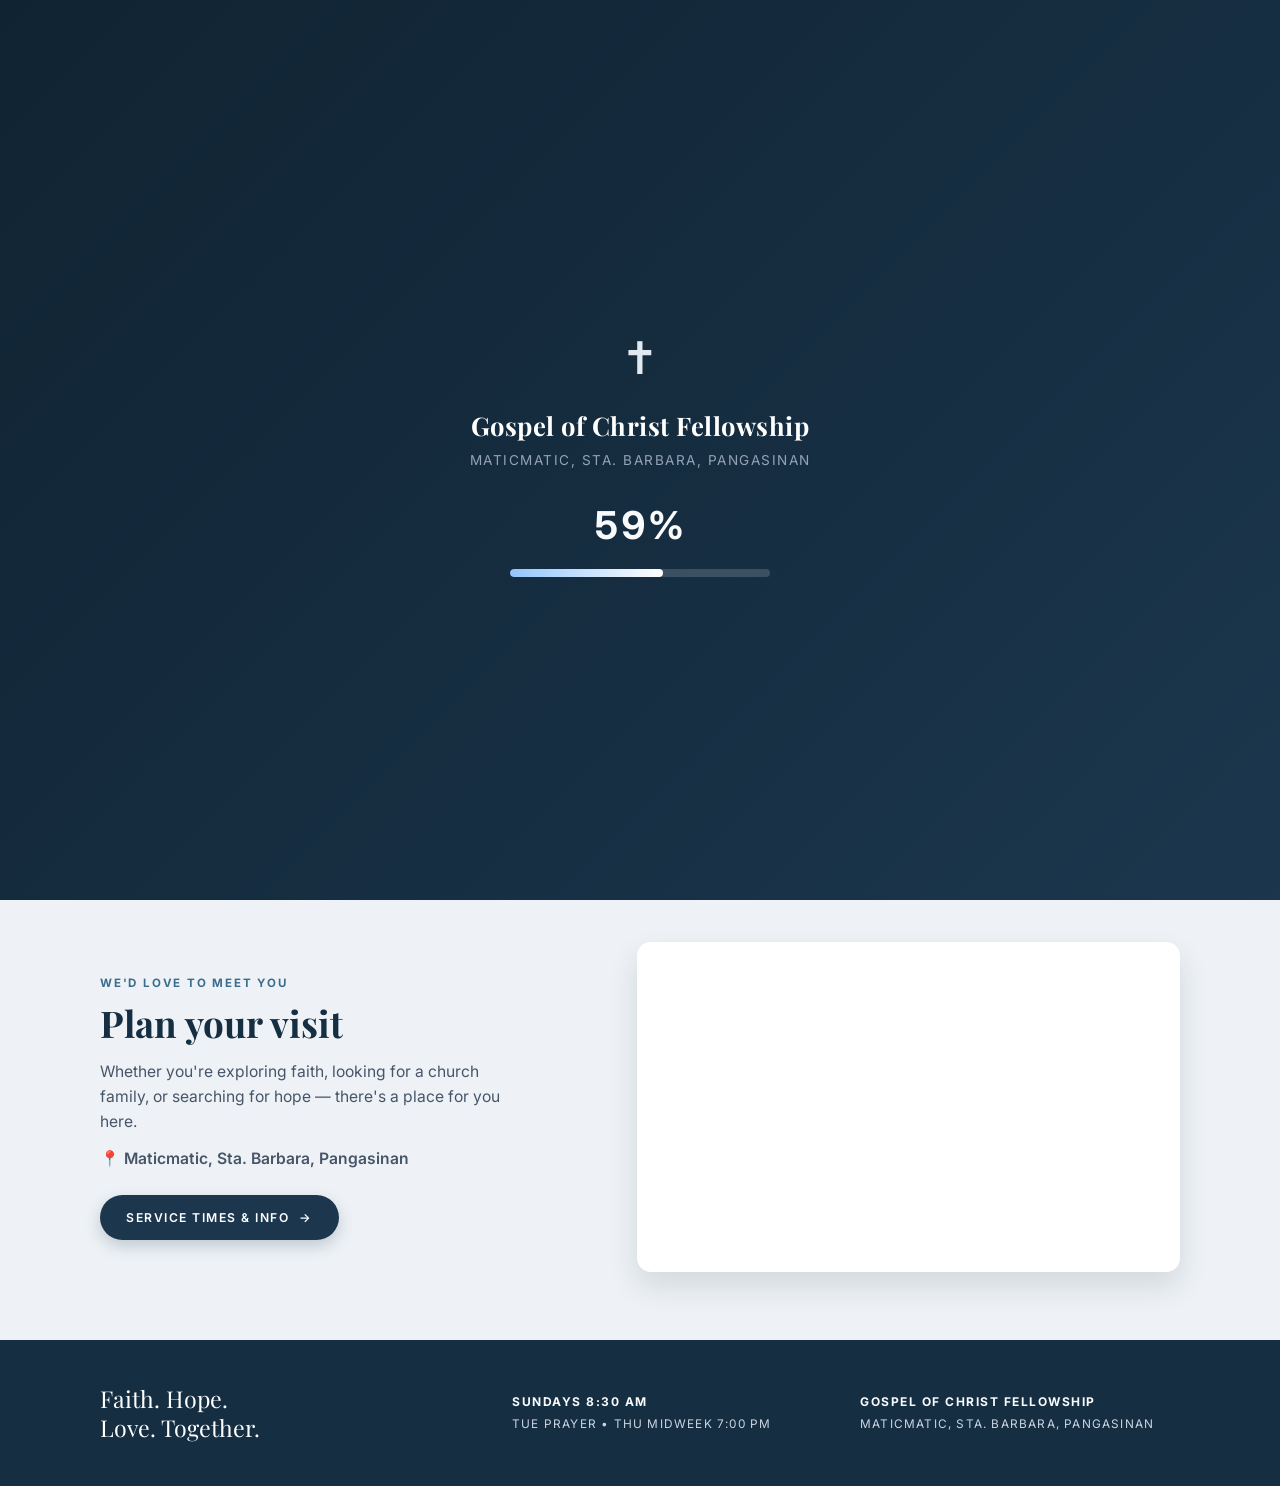
==== commit 1273a7d0: "Update index.html" ====
--- a/index.html
+++ b/index.html
@@ -3,7 +3,7 @@
 <head>
     <meta charset="UTF-8" />
     <meta name="viewport" content="width=device-width, initial-scale=1.0" />
-    <title>Gospel of Christ Fellowship Maticmatic | GCFMM</title>
+    <title>Gospel of Christ Fellowship Maticmatic | Inc</title>
 
     <!-- Google Fonts: Serif for Headings + Clean Sans-Serif for Body -->
     <link rel="preconnect" href="https://fonts.googleapis.com" />
@@ -527,7 +527,7 @@
                     <line x1="5" y1="14" x2="27" y2="14" />
                 </svg>
                 <div class="brand-text">
-                    <span class="brand-title">GCFMM</span>
+                    <span class="brand-title">Gospel Of Christ MaticMatic Inc</span>
                     <span class="brand-subtitle">CHURCH</span>
                     <span class="brand-tagline">For People. For Jesus. For Maticmatic.</span>
                 </div>
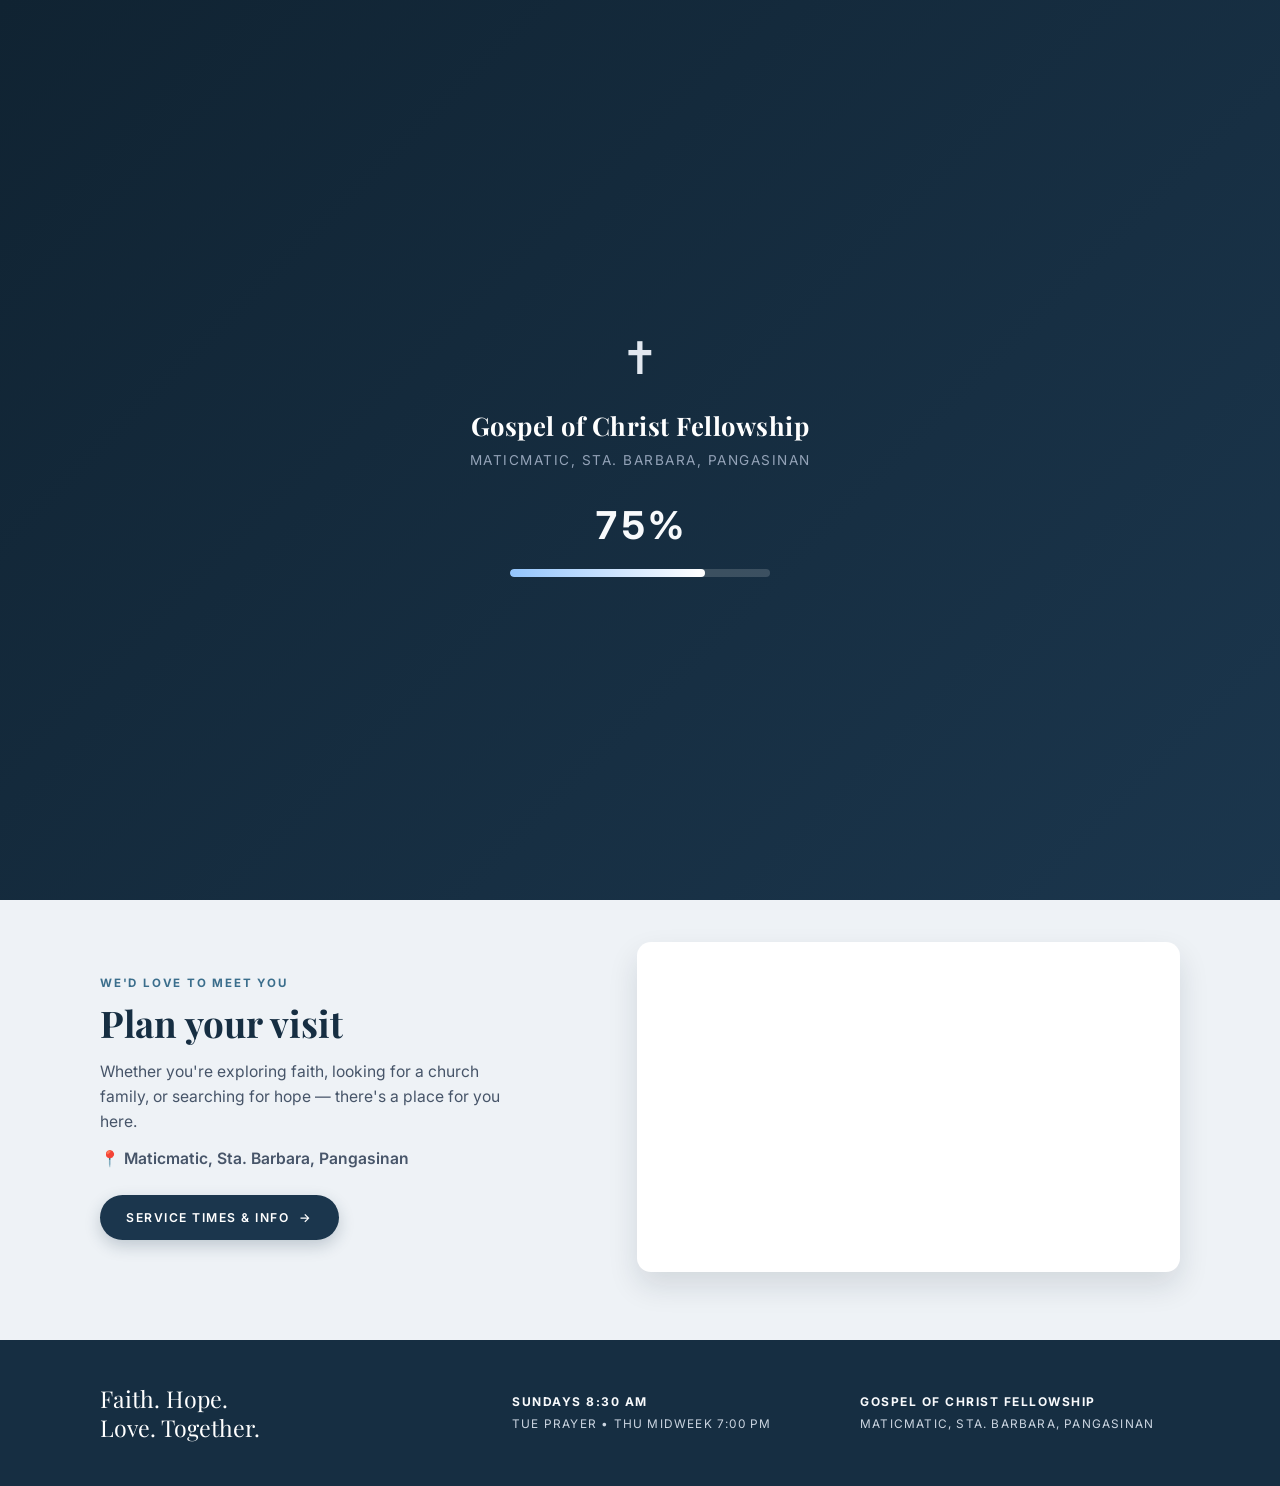
==== commit 37f9137b: "Update index.html" ====
--- a/index.html
+++ b/index.html
@@ -67,6 +67,10 @@
             opacity: 0;
             visibility: hidden;
             pointer-events: none;
+        }
+
+        body.skip-loader .loader-screen {
+            display: none !important;
         }
 
         .loader-cross {
@@ -503,6 +507,18 @@
     </style>
 </head>
 <body>
+    <!-- Immediately skip loader if returning from about.html -->
+    <script>
+        (function () {
+            try {
+                if (sessionStorage.getItem("gcfmm_skip_loader") === "1") {
+                    sessionStorage.removeItem("gcfmm_skip_loader");
+                    document.body.classList.add("skip-loader");
+                }
+            } catch (e) {}
+        })();
+    </script>
+
     <!-- Background Moving Circles & Click Popping Particles -->
     <canvas id="bgParticles"></canvas>
     <canvas id="clickParticles"></canvas>
@@ -643,13 +659,18 @@
     </footer>
 
     <script>
-        // --- 1. 2.5-SECOND 0-100% LOADER ---
+        // --- 1. 2.5-SECOND 0-100% LOADER (SKIPS ONLY WHEN RETURNING FROM ABOUT.HTML) ---
         function startLoader() {
             const percentEl = document.getElementById("loaderPercent");
             const barFillEl = document.getElementById("loaderBarFill");
             const loaderScreen = document.getElementById("loaderScreen");
 
             if (!loaderScreen) return;
+
+            if (document.body.classList.contains("skip-loader")) {
+                loaderScreen.style.display = "none";
+                return;
+            }
 
             let finished = false;
             const duration = 2500;
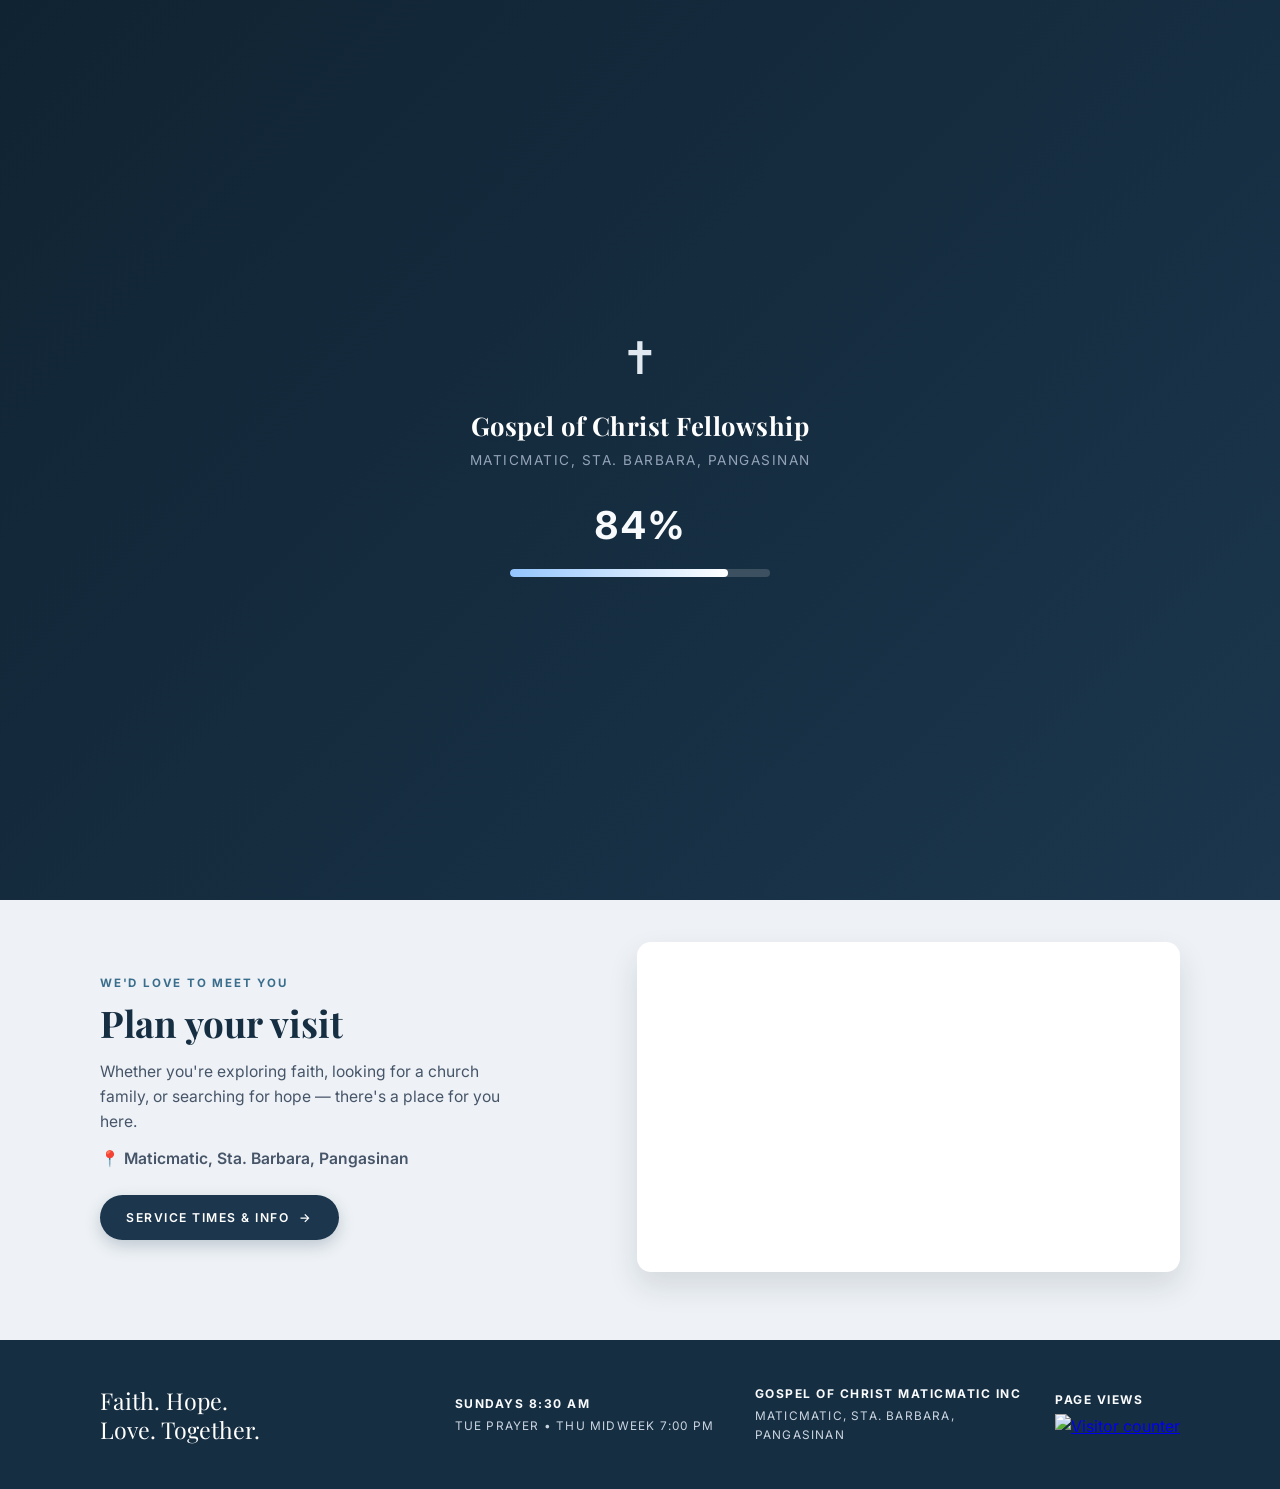
==== commit afcd17a4: "Update index.html" ====
--- a/index.html
+++ b/index.html
@@ -455,7 +455,7 @@
             max-width: 1080px;
             margin: 0 auto;
             display: grid;
-            grid-template-columns: 1.2fr 1fr 1fr;
+            grid-template-columns: 1.2fr 1fr 1fr auto;
             gap: 28px;
             align-items: center;
             text-align: left;
@@ -652,8 +652,20 @@
             </div>
 
             <div>
-                <p class="footer-col-title">Gospel of Christ Fellowship</p>
+                <p class="footer-col-title">Gospel Of Christ MaticMatic Inc</p>
                 <p class="footer-col-sub">Maticmatic, Sta. Barbara, Pangasinan</p>
+            </div>
+
+            <div>
+                <p class="footer-col-title">Page Views</p>
+                <a href="https://librecounter.org/" target="_blank" rel="noopener noreferrer">
+                    <img
+                        src="https://librecounter.org/white-yellow.svg"
+                        referrerpolicy="unsafe-url"
+                        alt="Visitor counter"
+                        style="height: 28px; vertical-align: middle;"
+                    />
+                </a>
             </div>
         </div>
     </footer>
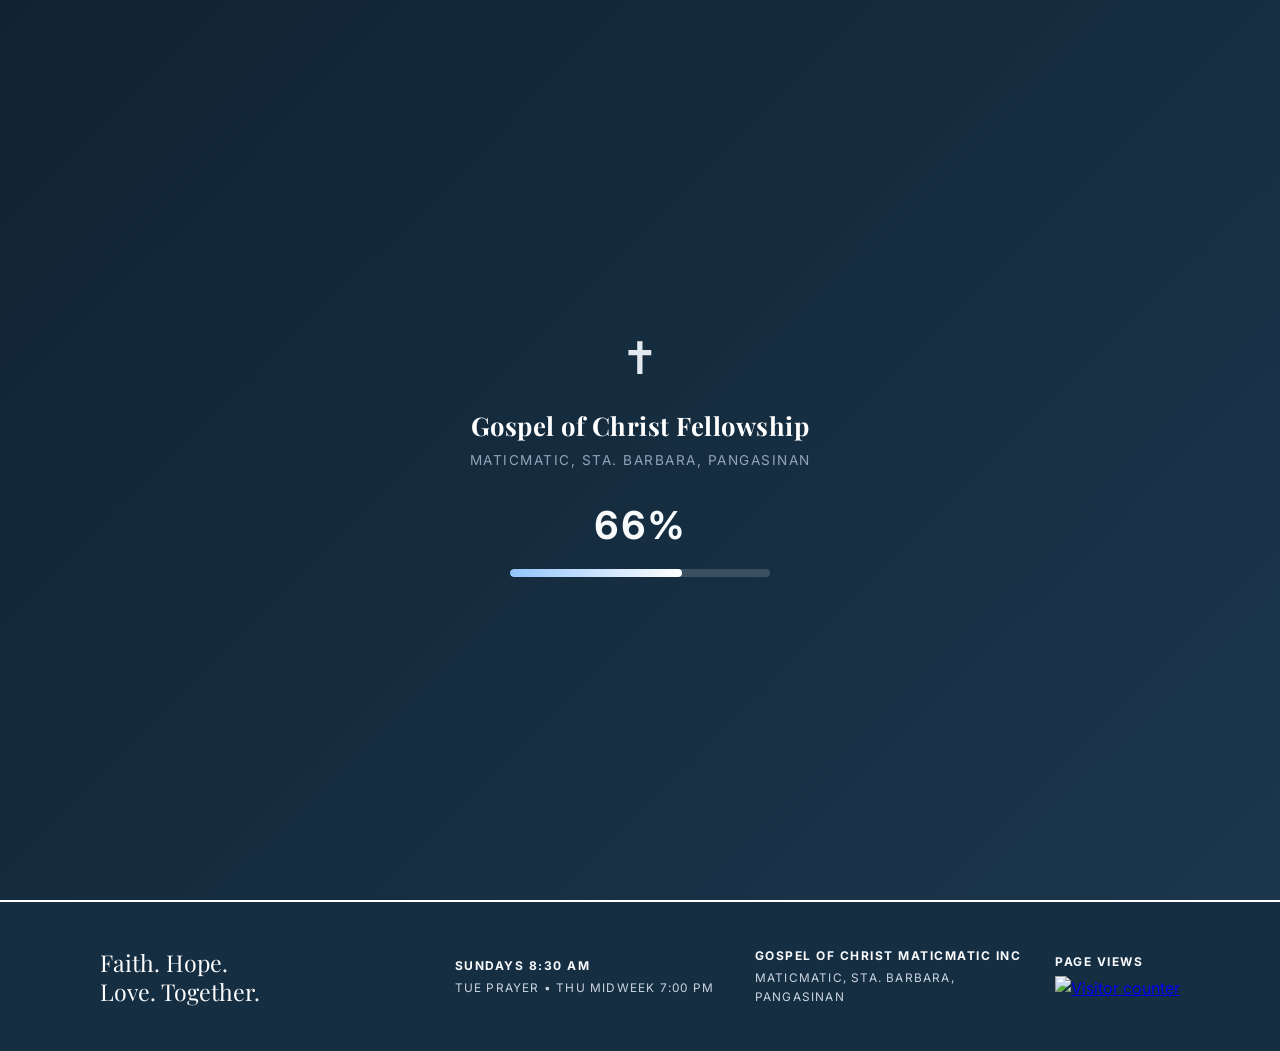
==== commit 13173601: "Update index.html" ====
--- a/index.html
+++ b/index.html
@@ -5,7 +5,6 @@
     <meta name="viewport" content="width=device-width, initial-scale=1.0" />
     <title>Gospel of Christ Fellowship Maticmatic | Inc</title>
 
-    <!-- Google Fonts: Serif for Headings + Clean Sans-Serif for Body -->
     <link rel="preconnect" href="https://fonts.googleapis.com" />
     <link rel="preconnect" href="https://fonts.gstatic.com" crossorigin />
     <link href="https://fonts.googleapis.com/css2?family=Inter:wght@400;500;600;700&family=Playfair+Display:wght@600;700&display=swap" rel="stylesheet" />
@@ -125,7 +124,7 @@
         /* --- HERO SECTION & TOP NAVBAR --- */
         .hero {
             position: relative;
-            min-height: 580px;
+            min-height: 600px;
             color: #ffffff;
             display: flex;
             flex-direction: column;
@@ -233,7 +232,7 @@
             max-width: 1180px;
             width: 100%;
             margin: 0 auto;
-            padding: 36px 32px 84px;
+            padding: 36px 32px 88px;
             text-align: left;
         }
 
@@ -312,7 +311,7 @@
             position: relative;
             z-index: 3;
             background: #ffffff;
-            padding: 68px 32px;
+            padding: 72px 32px;
         }
 
         .pillars-grid {
@@ -349,97 +348,6 @@
             color: #475569;
             margin: 0;
             line-height: 1.55;
-        }
-
-        /* --- SPLIT "PLAN YOUR VISIT" + MAP SECTION --- */
-        .visit-section {
-            position: relative;
-            z-index: 3;
-            background: #eef2f6;
-            padding: 68px 32px;
-        }
-
-        .visit-grid {
-            max-width: 1080px;
-            margin: 0 auto;
-            display: grid;
-            grid-template-columns: 1fr 1.1fr;
-            gap: 44px;
-            align-items: center;
-        }
-
-        .visit-text {
-            text-align: left;
-        }
-
-        .eyebrow {
-            display: block;
-            font-size: 0.72rem;
-            font-weight: 700;
-            letter-spacing: 1.8px;
-            text-transform: uppercase;
-            color: #3b6e8c;
-            margin-bottom: 10px;
-        }
-
-        .visit-text h2 {
-            font-family: 'Playfair Display', Georgia, serif;
-            font-size: 2.3rem;
-            font-weight: 700;
-            color: #162e42;
-            margin: 0 0 14px;
-            line-height: 1.15;
-        }
-
-        .visit-text p {
-            color: #475569;
-            font-size: 0.98rem;
-            margin: 0 0 12px;
-            max-width: 430px;
-        }
-
-        .visit-address {
-            font-size: 0.88rem;
-            font-weight: 600;
-            color: #1b364d;
-            margin-bottom: 24px !important;
-        }
-
-        .btn-solid-pill {
-            display: inline-flex;
-            align-items: center;
-            gap: 10px;
-            background: #1b364d;
-            color: #ffffff;
-            text-decoration: none;
-            font-size: 0.76rem;
-            font-weight: 600;
-            letter-spacing: 1.5px;
-            text-transform: uppercase;
-            padding: 13px 26px;
-            border-radius: 999px;
-            box-shadow: 0 6px 16px rgba(27, 54, 77, 0.22);
-            transition: background 0.2s ease, transform 0.2s ease;
-        }
-
-        .btn-solid-pill:hover {
-            background: #102332;
-            transform: translateY(-2px);
-        }
-
-        .visit-map-card {
-            background: #ffffff;
-            padding: 10px;
-            border-radius: 14px;
-            box-shadow: 0 14px 30px rgba(16, 35, 50, 0.12);
-        }
-
-        .visit-map-card iframe {
-            display: block;
-            width: 100%;
-            height: 310px;
-            border: 0;
-            border-radius: 10px;
         }
 
         /* --- FOOTER --- */
@@ -492,7 +400,6 @@
         }
 
         @media (max-width: 820px) {
-            .visit-grid,
             .footer-grid {
                 grid-template-columns: 1fr;
                 text-align: left;
@@ -507,7 +414,7 @@
     </style>
 </head>
 <body>
-    <!-- Immediately skip loader if returning from about.html -->
+    <!-- Immediately skip loader if returning from about.html or location.html -->
     <script>
         (function () {
             try {
@@ -552,10 +459,9 @@
             <div class="nav-links">
                 <a href="index.html">Home</a>
                 <a href="about.html">About</a>
-                <a href="about.html#gatherings">Gatherings</a>
+                <a href="location.html">Location</a>
                 <a href="https://www.facebook.com/gcfmm2023" target="_blank" rel="noopener noreferrer">Facebook</a>
-                <a href="#location">Location</a>
-                <a class="nav-pill" href="about.html">Plan a Visit →</a>
+                <a class="nav-pill" href="location.html">Plan a Visit →</a>
             </div>
         </nav>
 
@@ -614,31 +520,6 @@
         </div>
     </section>
 
-    <!-- PLAN YOUR VISIT + MAP -->
-    <section class="visit-section" id="location">
-        <div class="visit-grid">
-            <div class="visit-text">
-                <span class="eyebrow">We'd Love to Meet You</span>
-                <h2>Plan your visit</h2>
-                <p>Whether you're exploring faith, looking for a church family, or searching for hope — there's a place for you here.</p>
-                <p class="visit-address">📍 Maticmatic, Sta. Barbara, Pangasinan</p>
-                <a class="btn-solid-pill" href="about.html">
-                    Service Times &amp; Info <span>→</span>
-                </a>
-            </div>
-
-            <div class="visit-map-card">
-                <iframe
-                    src="https://www.google.com/maps/embed?pb=!1m18!1m12!1m3!1d122777.35520395542!2d120.36112730116957!3d15.919945908670009!2m3!1f0!2f0!3f0!3m2!1i1024!2i768!4f13.1!3m3!1m2!1s0x339141f596049c1b%3A0xca8bba65d439f027!2sGospel%20of%20Christ%20Fellowship%20Maticmatic!5e0!3m2!1sen!2sph!4v1795173584442!5m2!1sen!2sph"
-                    allowfullscreen=""
-                    loading="lazy"
-                    referrerpolicy="no-referrer-when-downgrade"
-                    title="Gospel of Christ Fellowship Maticmatic Location"
-                ></iframe>
-            </div>
-        </div>
-    </section>
-
     <!-- FOOTER -->
     <footer class="site-footer">
         <div class="footer-grid">
@@ -671,7 +552,6 @@
     </footer>
 
     <script>
-        // --- 1. 2.5-SECOND 0-100% LOADER (SKIPS ONLY WHEN RETURNING FROM ABOUT.HTML) ---
         function startLoader() {
             const percentEl = document.getElementById("loaderPercent");
             const barFillEl = document.getElementById("loaderBarFill");
@@ -720,7 +600,6 @@
             setTimeout(finishLoader, duration + 600);
         }
 
-        // --- 2. BACKGROUND MOVING SMALL CIRCLES & RINGS ---
         function initBackgroundParticles() {
             const canvas = document.getElementById("bgParticles");
             if (!canvas || !canvas.getContext) return;
@@ -785,7 +664,6 @@
             requestAnimationFrame(drawBg);
         }
 
-        // --- 3. LINK CLICK POPPING CIRCLE PARTICLES ---
         function initClickParticles() {
             const canvas = document.getElementById("clickParticles");
             if (!canvas || !canvas.getContext) return;
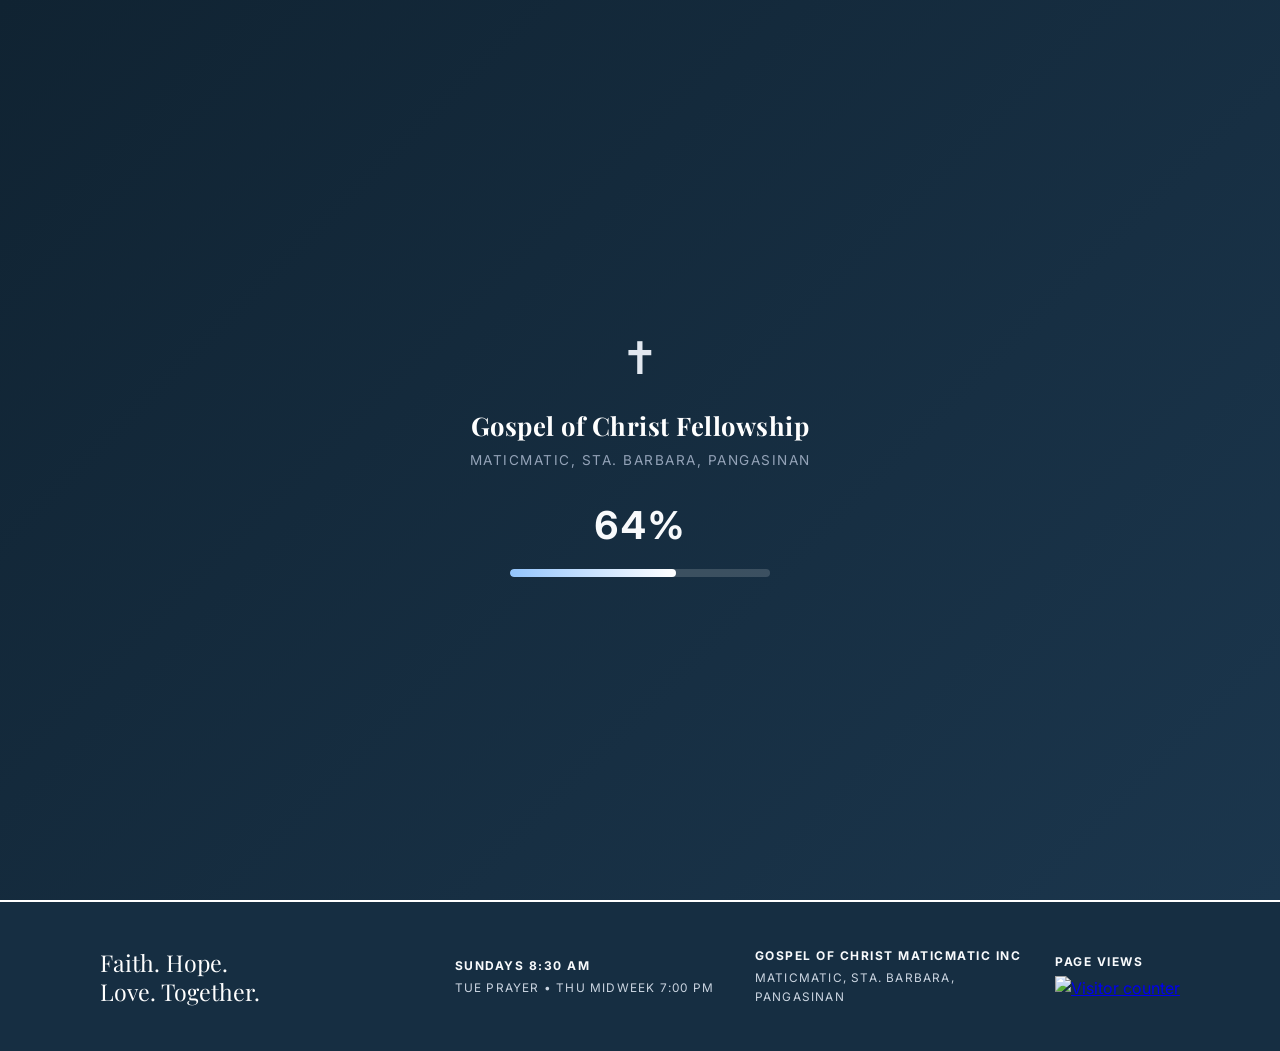
==== commit 83abeebd: "Update index.html" ====
--- a/index.html
+++ b/index.html
@@ -195,7 +195,7 @@
         .nav-links {
             display: flex;
             align-items: center;
-            gap: 26px;
+            gap: 24px;
             flex-wrap: wrap;
         }
 
@@ -414,7 +414,6 @@
     </style>
 </head>
 <body>
-    <!-- Immediately skip loader if returning from about.html or location.html -->
     <script>
         (function () {
             try {
@@ -426,11 +425,9 @@
         })();
     </script>
 
-    <!-- Background Moving Circles & Click Popping Particles -->
     <canvas id="bgParticles"></canvas>
     <canvas id="clickParticles"></canvas>
 
-    <!-- 0% to 100% Opening Loader (2.5 seconds) -->
     <div class="loader-screen" id="loaderScreen">
         <div class="loader-cross">✝</div>
         <p class="loader-church">Gospel of Christ Fellowship</p>
@@ -441,7 +438,6 @@
         </div>
     </div>
 
-    <!-- HERO SECTION -->
     <header class="hero">
         <nav class="navbar">
             <a class="brand" href="index.html">
@@ -459,6 +455,7 @@
             <div class="nav-links">
                 <a href="index.html">Home</a>
                 <a href="about.html">About</a>
+                <a href="events.html">Events</a>
                 <a href="location.html">Location</a>
                 <a href="https://www.facebook.com/gcfmm2023" target="_blank" rel="noopener noreferrer">Facebook</a>
                 <a class="nav-pill" href="location.html">Plan a Visit →</a>
@@ -471,8 +468,8 @@
                 <p>Hope for today. Purpose for life. You are all welcome to Gospel of Christ Fellowship Maticmatic.</p>
 
                 <div class="hero-actions">
-                    <a class="btn-outline-pill" href="about.html">
-                        Join Us This Sunday <span>→</span>
+                    <a class="btn-outline-pill" href="events.html">
+                        14th Anniversary • Dec 20 <span>→</span>
                     </a>
                     <a class="watch-link" href="https://www.facebook.com/gcfmm2023" target="_blank" rel="noopener noreferrer">
                         <span>●</span> Visit Our Facebook Page
@@ -482,7 +479,6 @@
         </div>
     </header>
 
-    <!-- 3-COLUMN PILLARS -->
     <section class="pillars-section">
         <div class="pillars-grid">
             <div class="pillar-item">
@@ -520,7 +516,6 @@
         </div>
     </section>
 
-    <!-- FOOTER -->
     <footer class="site-footer">
         <div class="footer-grid">
             <div>
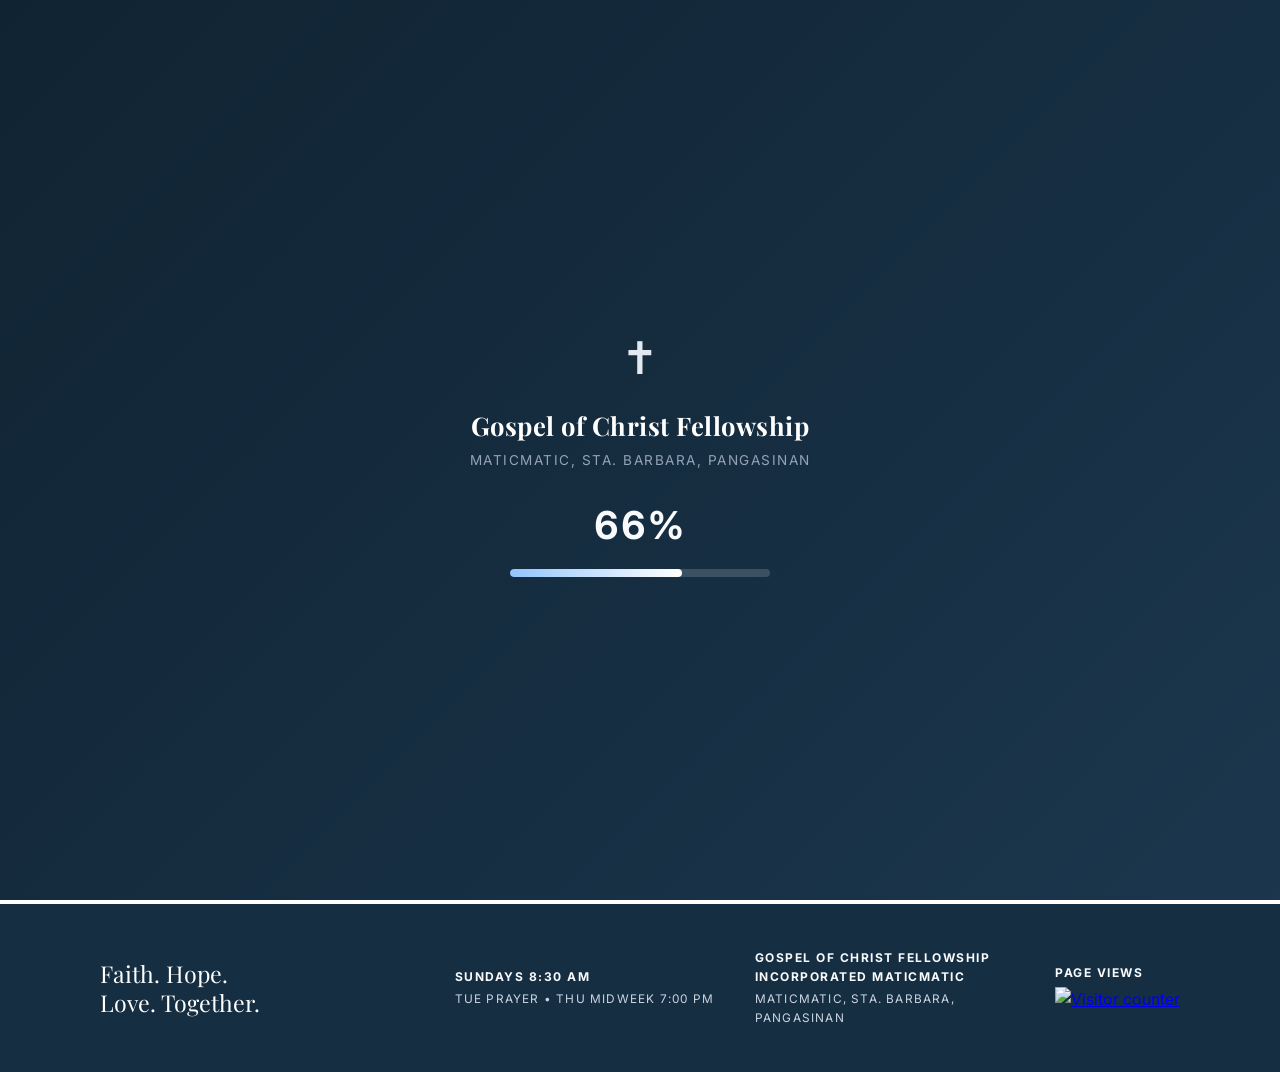
==== commit f91903af: "Update index.html" ====
--- a/index.html
+++ b/index.html
@@ -3,7 +3,7 @@
 <head>
     <meta charset="UTF-8" />
     <meta name="viewport" content="width=device-width, initial-scale=1.0" />
-    <title>Gospel of Christ Fellowship Maticmatic | Inc</title>
+    <title>Gospel of Christ Fellowship Incorporated | Maticmatic</title>
 
     <link rel="preconnect" href="https://fonts.googleapis.com" />
     <link rel="preconnect" href="https://fonts.gstatic.com" crossorigin />
@@ -446,7 +446,7 @@
                     <line x1="5" y1="14" x2="27" y2="14" />
                 </svg>
                 <div class="brand-text">
-                    <span class="brand-title">Gospel Of Christ MaticMatic Inc</span>
+                    <span class="brand-title">Gospel Of Christ Fellowship Incorporated Maticmatic</span>
                     <span class="brand-subtitle">CHURCH</span>
                     <span class="brand-tagline">For People. For Jesus. For Maticmatic.</span>
                 </div>
@@ -528,7 +528,7 @@
             </div>
 
             <div>
-                <p class="footer-col-title">Gospel Of Christ MaticMatic Inc</p>
+                <p class="footer-col-title">Gospel Of Christ Fellowship Incorporated Maticmatic</p>
                 <p class="footer-col-sub">Maticmatic, Sta. Barbara, Pangasinan</p>
             </div>
 
